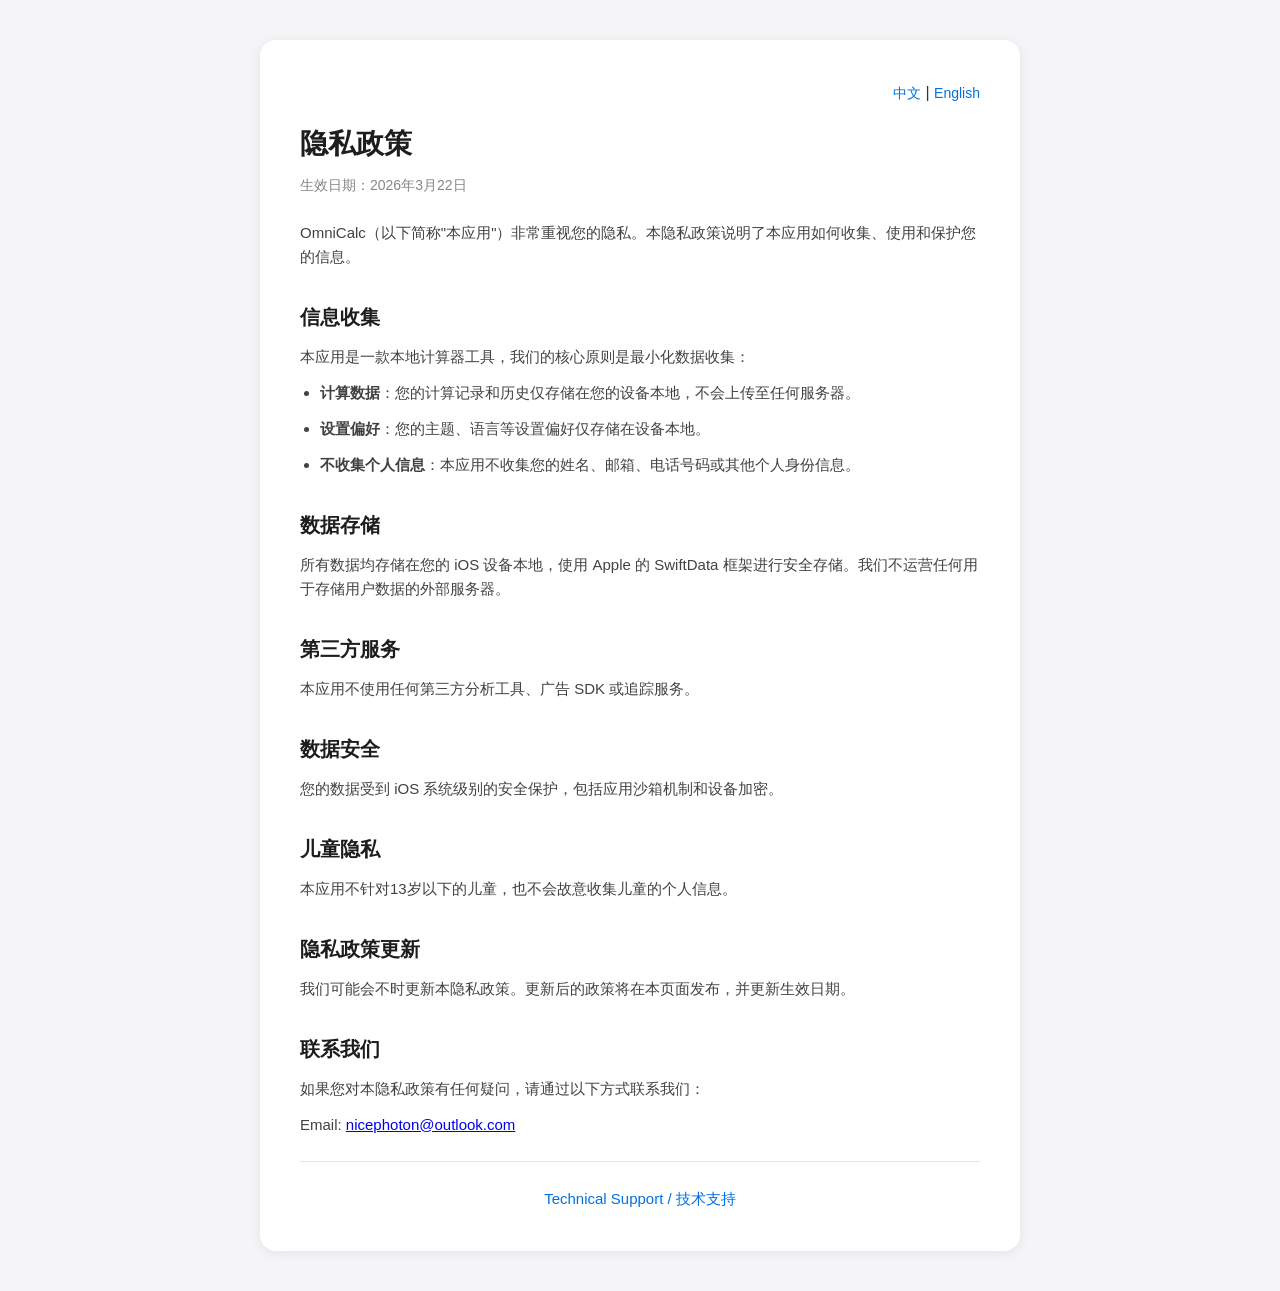
==== privacy.html @ 14e1e945 "init" ====
<!DOCTYPE html>
<html lang="zh-CN">
<head>
    <meta charset="UTF-8">
    <meta name="viewport" content="width=device-width, initial-scale=1.0">
    <title>OmniCalc - Privacy Policy / 隐私政策</title>
    <style>
        * { margin: 0; padding: 0; box-sizing: border-box; }
        body { font-family: -apple-system, BlinkMacSystemFont, "Segoe UI", Roboto, Helvetica, Arial, sans-serif; line-height: 1.6; color: #333; background: #f5f5f7; }
        .container { max-width: 800px; margin: 0 auto; padding: 40px 20px; }
        .card { background: #fff; border-radius: 16px; padding: 40px; box-shadow: 0 2px 12px rgba(0,0,0,0.08); }
        h1 { font-size: 28px; margin-bottom: 8px; color: #1d1d1f; }
        h2 { font-size: 20px; margin-top: 32px; margin-bottom: 12px; color: #1d1d1f; }
        p, li { font-size: 15px; color: #424245; margin-bottom: 12px; }
        ul { padding-left: 20px; }
        .date { font-size: 14px; color: #86868b; margin-bottom: 24px; }
        .lang-switch { text-align: right; margin-bottom: 16px; }
        .lang-switch a { font-size: 14px; color: #0071e3; text-decoration: none; }
        .section { display: none; }
        .section.active { display: block; }
        .nav { text-align: center; margin-top: 24px; }
        .nav a { color: #0071e3; text-decoration: none; font-size: 15px; }
        hr { border: none; border-top: 1px solid #e5e5e5; margin: 24px 0; }
    </style>
</head>
<body>
    <div class="container">
        <div class="card">
            <div class="lang-switch">
                <a href="#" onclick="switchLang('zh')">中文</a> | <a href="#" onclick="switchLang('en')">English</a>
            </div>

            <!-- Chinese Version -->
            <div id="zh" class="section active">
                <h1>隐私政策</h1>
                <p class="date">生效日期：2026年3月22日</p>

                <p>OmniCalc（以下简称"本应用"）非常重视您的隐私。本隐私政策说明了本应用如何收集、使用和保护您的信息。</p>

                <h2>信息收集</h2>
                <p>本应用是一款本地计算器工具，我们的核心原则是最小化数据收集：</p>
                <ul>
                    <li><strong>计算数据</strong>：您的计算记录和历史仅存储在您的设备本地，不会上传至任何服务器。</li>
                    <li><strong>设置偏好</strong>：您的主题、语言等设置偏好仅存储在设备本地。</li>
                    <li><strong>不收集个人信息</strong>：本应用不收集您的姓名、邮箱、电话号码或其他个人身份信息。</li>
                </ul>

                <h2>数据存储</h2>
                <p>所有数据均存储在您的 iOS 设备本地，使用 Apple 的 SwiftData 框架进行安全存储。我们不运营任何用于存储用户数据的外部服务器。</p>

                <h2>第三方服务</h2>
                <p>本应用不使用任何第三方分析工具、广告 SDK 或追踪服务。</p>

                <h2>数据安全</h2>
                <p>您的数据受到 iOS 系统级别的安全保护，包括应用沙箱机制和设备加密。</p>

                <h2>儿童隐私</h2>
                <p>本应用不针对13岁以下的儿童，也不会故意收集儿童的个人信息。</p>

                <h2>隐私政策更新</h2>
                <p>我们可能会不时更新本隐私政策。更新后的政策将在本页面发布，并更新生效日期。</p>

                <h2>联系我们</h2>
                <p>如果您对本隐私政策有任何疑问，请通过以下方式联系我们：</p>
                <p>Email: <a href="mailto:nicephoton@outlook.com">nicephoton@outlook.com</a></p>
            </div>

            <!-- English Version -->
            <div id="en" class="section">
                <h1>Privacy Policy</h1>
                <p class="date">Effective Date: March 22, 2026</p>

                <p>OmniCalc ("the App") values your privacy. This Privacy Policy explains how the App collects, uses, and protects your information.</p>

                <h2>Information Collection</h2>
                <p>The App is a local calculator tool. Our core principle is to minimize data collection:</p>
                <ul>
                    <li><strong>Calculation Data</strong>: Your calculations and history are stored locally on your device only and are never uploaded to any server.</li>
                    <li><strong>Preferences</strong>: Your theme, language, and other preferences are stored locally on your device.</li>
                    <li><strong>No Personal Information</strong>: The App does not collect your name, email, phone number, or any other personally identifiable information.</li>
                </ul>

                <h2>Data Storage</h2>
                <p>All data is stored locally on your iOS device using Apple's SwiftData framework. We do not operate any external servers for storing user data.</p>

                <h2>Third-Party Services</h2>
                <p>The App does not use any third-party analytics tools, advertising SDKs, or tracking services.</p>

                <h2>Data Security</h2>
                <p>Your data is protected by iOS system-level security, including app sandboxing and device encryption.</p>

                <h2>Children's Privacy</h2>
                <p>The App is not directed at children under 13 and does not knowingly collect personal information from children.</p>

                <h2>Changes to This Policy</h2>
                <p>We may update this Privacy Policy from time to time. Updated policies will be posted on this page with a revised effective date.</p>

                <h2>Contact Us</h2>
                <p>If you have any questions about this Privacy Policy, please contact us at:</p>
                <p>Email: <a href="mailto:nicephoton@outlook.com">nicephoton@outlook.com</a></p>
            </div>

            <hr>
            <div class="nav">
                <a href="support.html">Technical Support / 技术支持</a>
            </div>
        </div>
    </div>

    <script>
        function switchLang(lang) {
            document.querySelectorAll('.section').forEach(s => s.classList.remove('active'));
            document.getElementById(lang).classList.add('active');
        }
    </script>
</body>
</html>
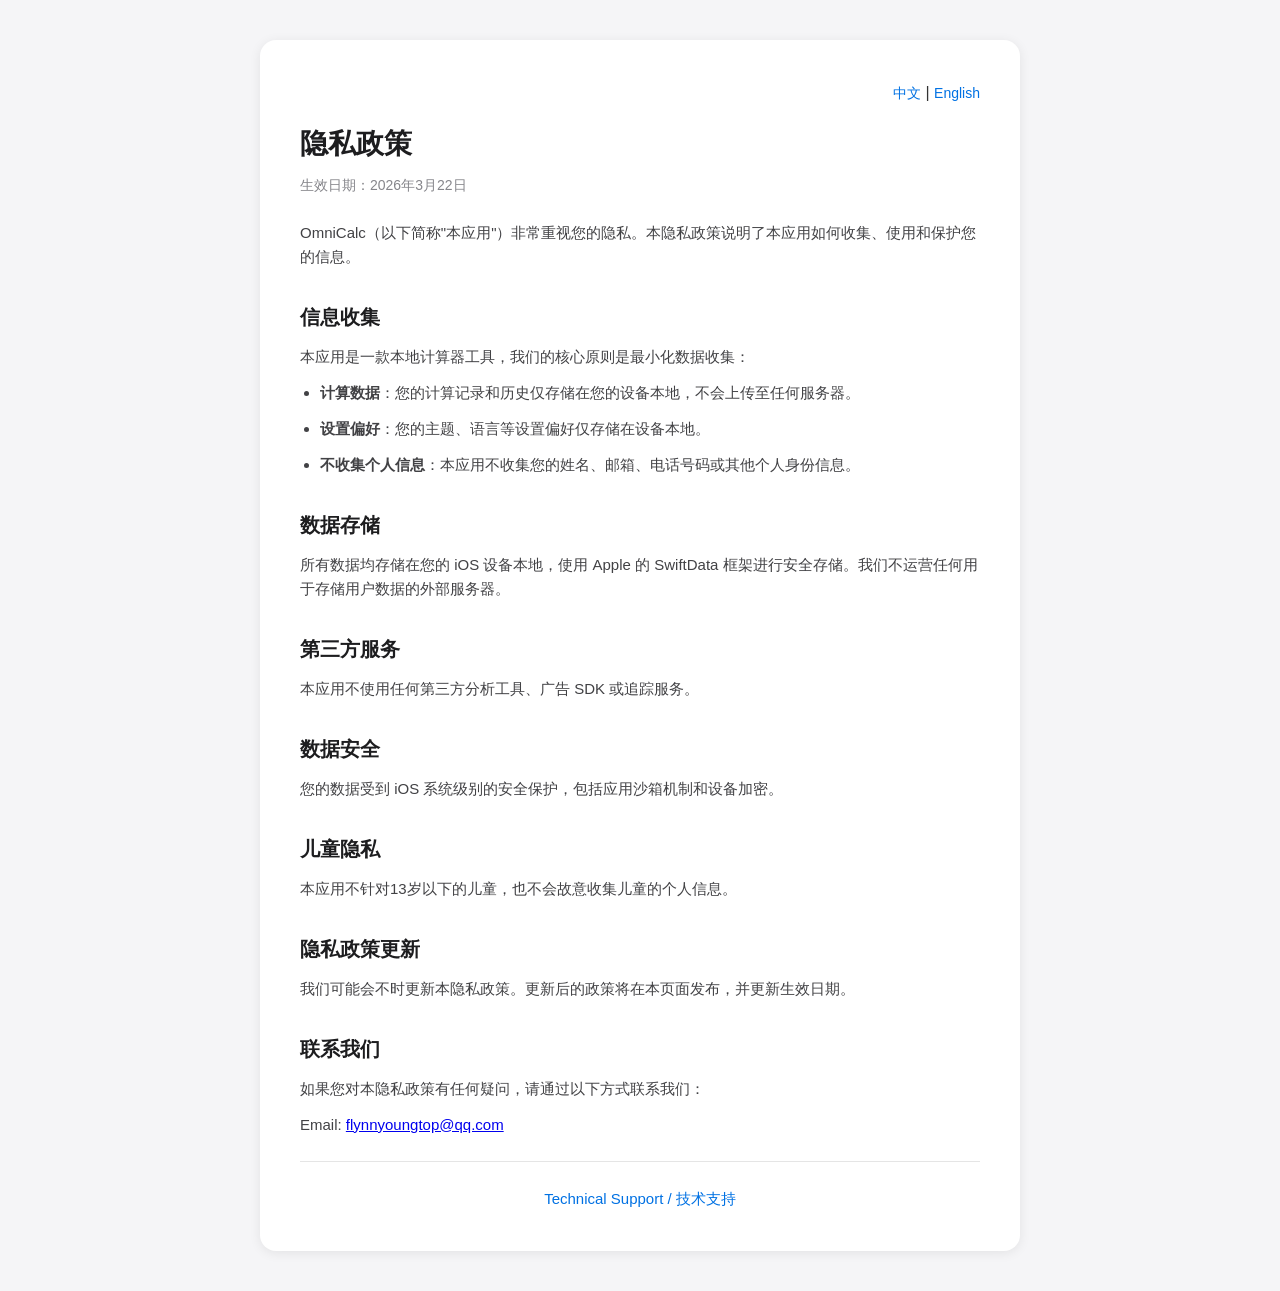
==== commit 0a52b86b: "Update contact email to flynnyoungtop@qq.com Co-Authored-By: Claude Opus 4.6 (1M context) <noreply@a" ====
--- a/privacy.html
+++ b/privacy.html
@@ -62,7 +62,7 @@
 
                 <h2>联系我们</h2>
                 <p>如果您对本隐私政策有任何疑问，请通过以下方式联系我们：</p>
-                <p>Email: <a href="mailto:nicephoton@outlook.com">nicephoton@outlook.com</a></p>
+                <p>Email: <a href="mailto:flynnyoungtop@qq.com">flynnyoungtop@qq.com</a></p>
             </div>
 
             <!-- English Version -->
@@ -97,7 +97,7 @@
 
                 <h2>Contact Us</h2>
                 <p>If you have any questions about this Privacy Policy, please contact us at:</p>
-                <p>Email: <a href="mailto:nicephoton@outlook.com">nicephoton@outlook.com</a></p>
+                <p>Email: <a href="mailto:flynnyoungtop@qq.com">flynnyoungtop@qq.com</a></p>
             </div>
 
             <hr>
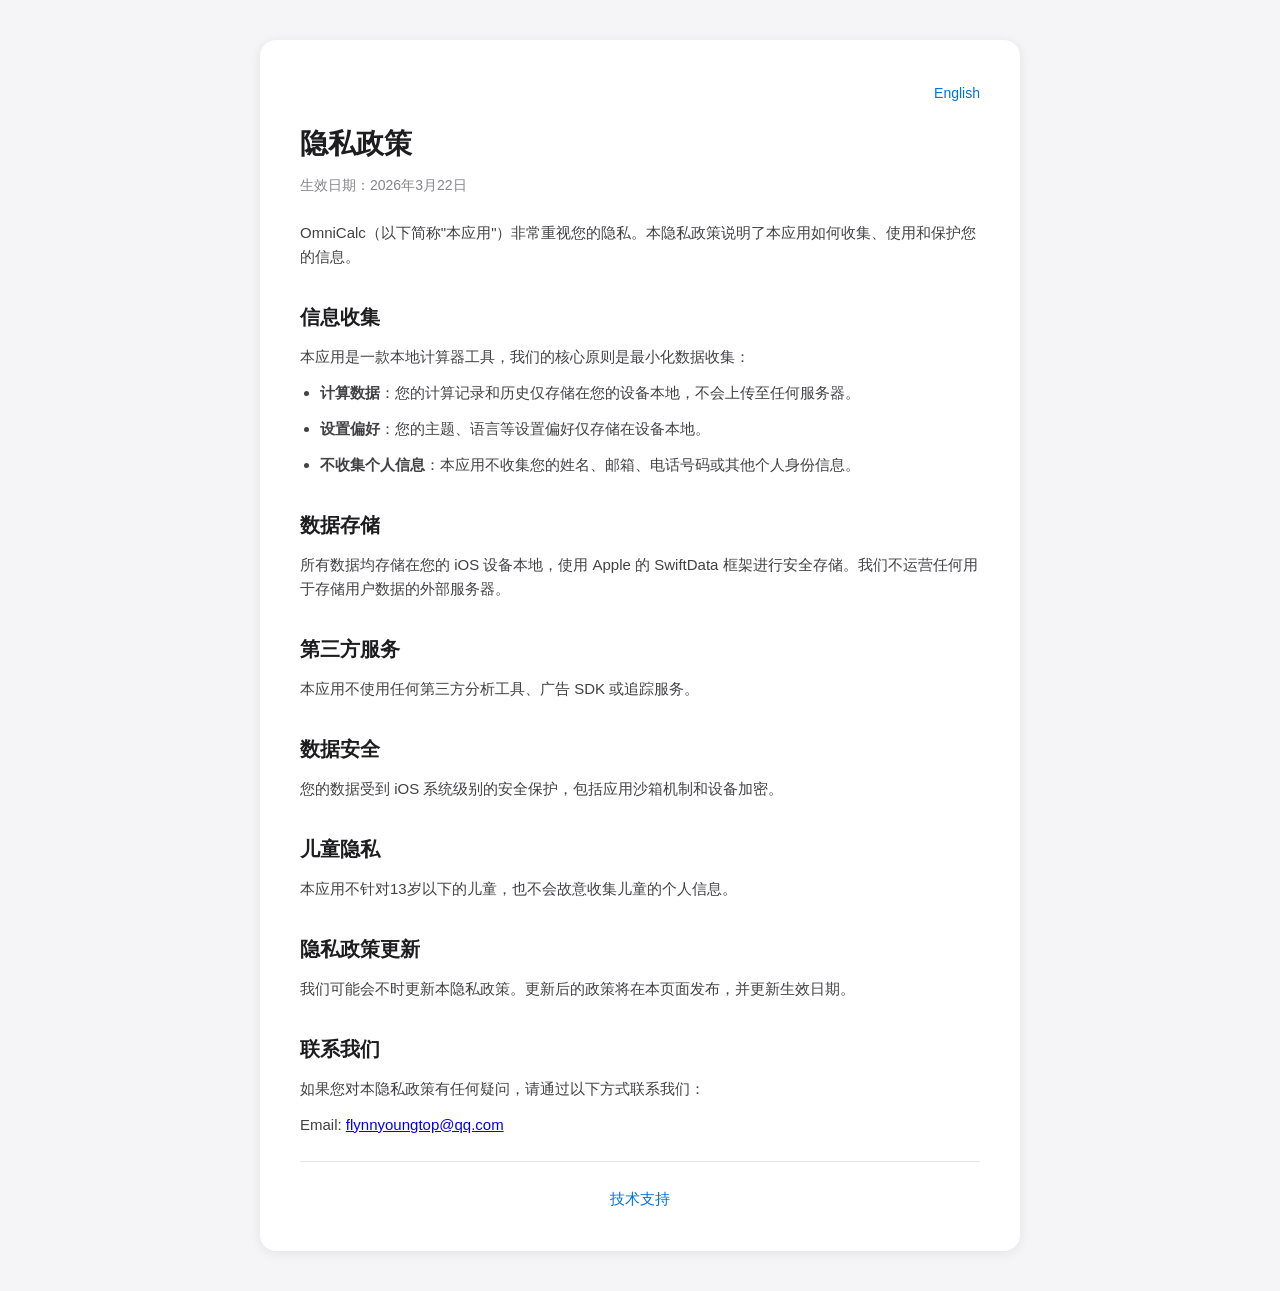
==== commit 5c3d6e69: "Split pages into /zh/ and /en/ subdirectories for separate language URLs Co-Authored-By: Claude Opus" ====
--- a/privacy.html
+++ b/privacy.html
@@ -1,117 +1,10 @@
 <!DOCTYPE html>
-<html lang="zh-CN">
+<html>
 <head>
     <meta charset="UTF-8">
-    <meta name="viewport" content="width=device-width, initial-scale=1.0">
-    <title>OmniCalc - Privacy Policy / 隐私政策</title>
-    <style>
-        * { margin: 0; padding: 0; box-sizing: border-box; }
-        body { font-family: -apple-system, BlinkMacSystemFont, "Segoe UI", Roboto, Helvetica, Arial, sans-serif; line-height: 1.6; color: #333; background: #f5f5f7; }
-        .container { max-width: 800px; margin: 0 auto; padding: 40px 20px; }
-        .card { background: #fff; border-radius: 16px; padding: 40px; box-shadow: 0 2px 12px rgba(0,0,0,0.08); }
-        h1 { font-size: 28px; margin-bottom: 8px; color: #1d1d1f; }
-        h2 { font-size: 20px; margin-top: 32px; margin-bottom: 12px; color: #1d1d1f; }
-        p, li { font-size: 15px; color: #424245; margin-bottom: 12px; }
-        ul { padding-left: 20px; }
-        .date { font-size: 14px; color: #86868b; margin-bottom: 24px; }
-        .lang-switch { text-align: right; margin-bottom: 16px; }
-        .lang-switch a { font-size: 14px; color: #0071e3; text-decoration: none; }
-        .section { display: none; }
-        .section.active { display: block; }
-        .nav { text-align: center; margin-top: 24px; }
-        .nav a { color: #0071e3; text-decoration: none; font-size: 15px; }
-        hr { border: none; border-top: 1px solid #e5e5e5; margin: 24px 0; }
-    </style>
+    <meta http-equiv="refresh" content="0; url=zh/privacy.html">
 </head>
 <body>
-    <div class="container">
-        <div class="card">
-            <div class="lang-switch">
-                <a href="#" onclick="switchLang('zh')">中文</a> | <a href="#" onclick="switchLang('en')">English</a>
-            </div>
-
-            <!-- Chinese Version -->
-            <div id="zh" class="section active">
-                <h1>隐私政策</h1>
-                <p class="date">生效日期：2026年3月22日</p>
-
-                <p>OmniCalc（以下简称"本应用"）非常重视您的隐私。本隐私政策说明了本应用如何收集、使用和保护您的信息。</p>
-
-                <h2>信息收集</h2>
-                <p>本应用是一款本地计算器工具，我们的核心原则是最小化数据收集：</p>
-                <ul>
-                    <li><strong>计算数据</strong>：您的计算记录和历史仅存储在您的设备本地，不会上传至任何服务器。</li>
-                    <li><strong>设置偏好</strong>：您的主题、语言等设置偏好仅存储在设备本地。</li>
-                    <li><strong>不收集个人信息</strong>：本应用不收集您的姓名、邮箱、电话号码或其他个人身份信息。</li>
-                </ul>
-
-                <h2>数据存储</h2>
-                <p>所有数据均存储在您的 iOS 设备本地，使用 Apple 的 SwiftData 框架进行安全存储。我们不运营任何用于存储用户数据的外部服务器。</p>
-
-                <h2>第三方服务</h2>
-                <p>本应用不使用任何第三方分析工具、广告 SDK 或追踪服务。</p>
-
-                <h2>数据安全</h2>
-                <p>您的数据受到 iOS 系统级别的安全保护，包括应用沙箱机制和设备加密。</p>
-
-                <h2>儿童隐私</h2>
-                <p>本应用不针对13岁以下的儿童，也不会故意收集儿童的个人信息。</p>
-
-                <h2>隐私政策更新</h2>
-                <p>我们可能会不时更新本隐私政策。更新后的政策将在本页面发布，并更新生效日期。</p>
-
-                <h2>联系我们</h2>
-                <p>如果您对本隐私政策有任何疑问，请通过以下方式联系我们：</p>
-                <p>Email: <a href="mailto:flynnyoungtop@qq.com">flynnyoungtop@qq.com</a></p>
-            </div>
-
-            <!-- English Version -->
-            <div id="en" class="section">
-                <h1>Privacy Policy</h1>
-                <p class="date">Effective Date: March 22, 2026</p>
-
-                <p>OmniCalc ("the App") values your privacy. This Privacy Policy explains how the App collects, uses, and protects your information.</p>
-
-                <h2>Information Collection</h2>
-                <p>The App is a local calculator tool. Our core principle is to minimize data collection:</p>
-                <ul>
-                    <li><strong>Calculation Data</strong>: Your calculations and history are stored locally on your device only and are never uploaded to any server.</li>
-                    <li><strong>Preferences</strong>: Your theme, language, and other preferences are stored locally on your device.</li>
-                    <li><strong>No Personal Information</strong>: The App does not collect your name, email, phone number, or any other personally identifiable information.</li>
-                </ul>
-
-                <h2>Data Storage</h2>
-                <p>All data is stored locally on your iOS device using Apple's SwiftData framework. We do not operate any external servers for storing user data.</p>
-
-                <h2>Third-Party Services</h2>
-                <p>The App does not use any third-party analytics tools, advertising SDKs, or tracking services.</p>
-
-                <h2>Data Security</h2>
-                <p>Your data is protected by iOS system-level security, including app sandboxing and device encryption.</p>
-
-                <h2>Children's Privacy</h2>
-                <p>The App is not directed at children under 13 and does not knowingly collect personal information from children.</p>
-
-                <h2>Changes to This Policy</h2>
-                <p>We may update this Privacy Policy from time to time. Updated policies will be posted on this page with a revised effective date.</p>
-
-                <h2>Contact Us</h2>
-                <p>If you have any questions about this Privacy Policy, please contact us at:</p>
-                <p>Email: <a href="mailto:flynnyoungtop@qq.com">flynnyoungtop@qq.com</a></p>
-            </div>
-
-            <hr>
-            <div class="nav">
-                <a href="support.html">Technical Support / 技术支持</a>
-            </div>
-        </div>
-    </div>
-
-    <script>
-        function switchLang(lang) {
-            document.querySelectorAll('.section').forEach(s => s.classList.remove('active'));
-            document.getElementById(lang).classList.add('active');
-        }
-    </script>
+    <p>Redirecting to <a href="zh/privacy.html">隐私政策</a>...</p>
 </body>
 </html>
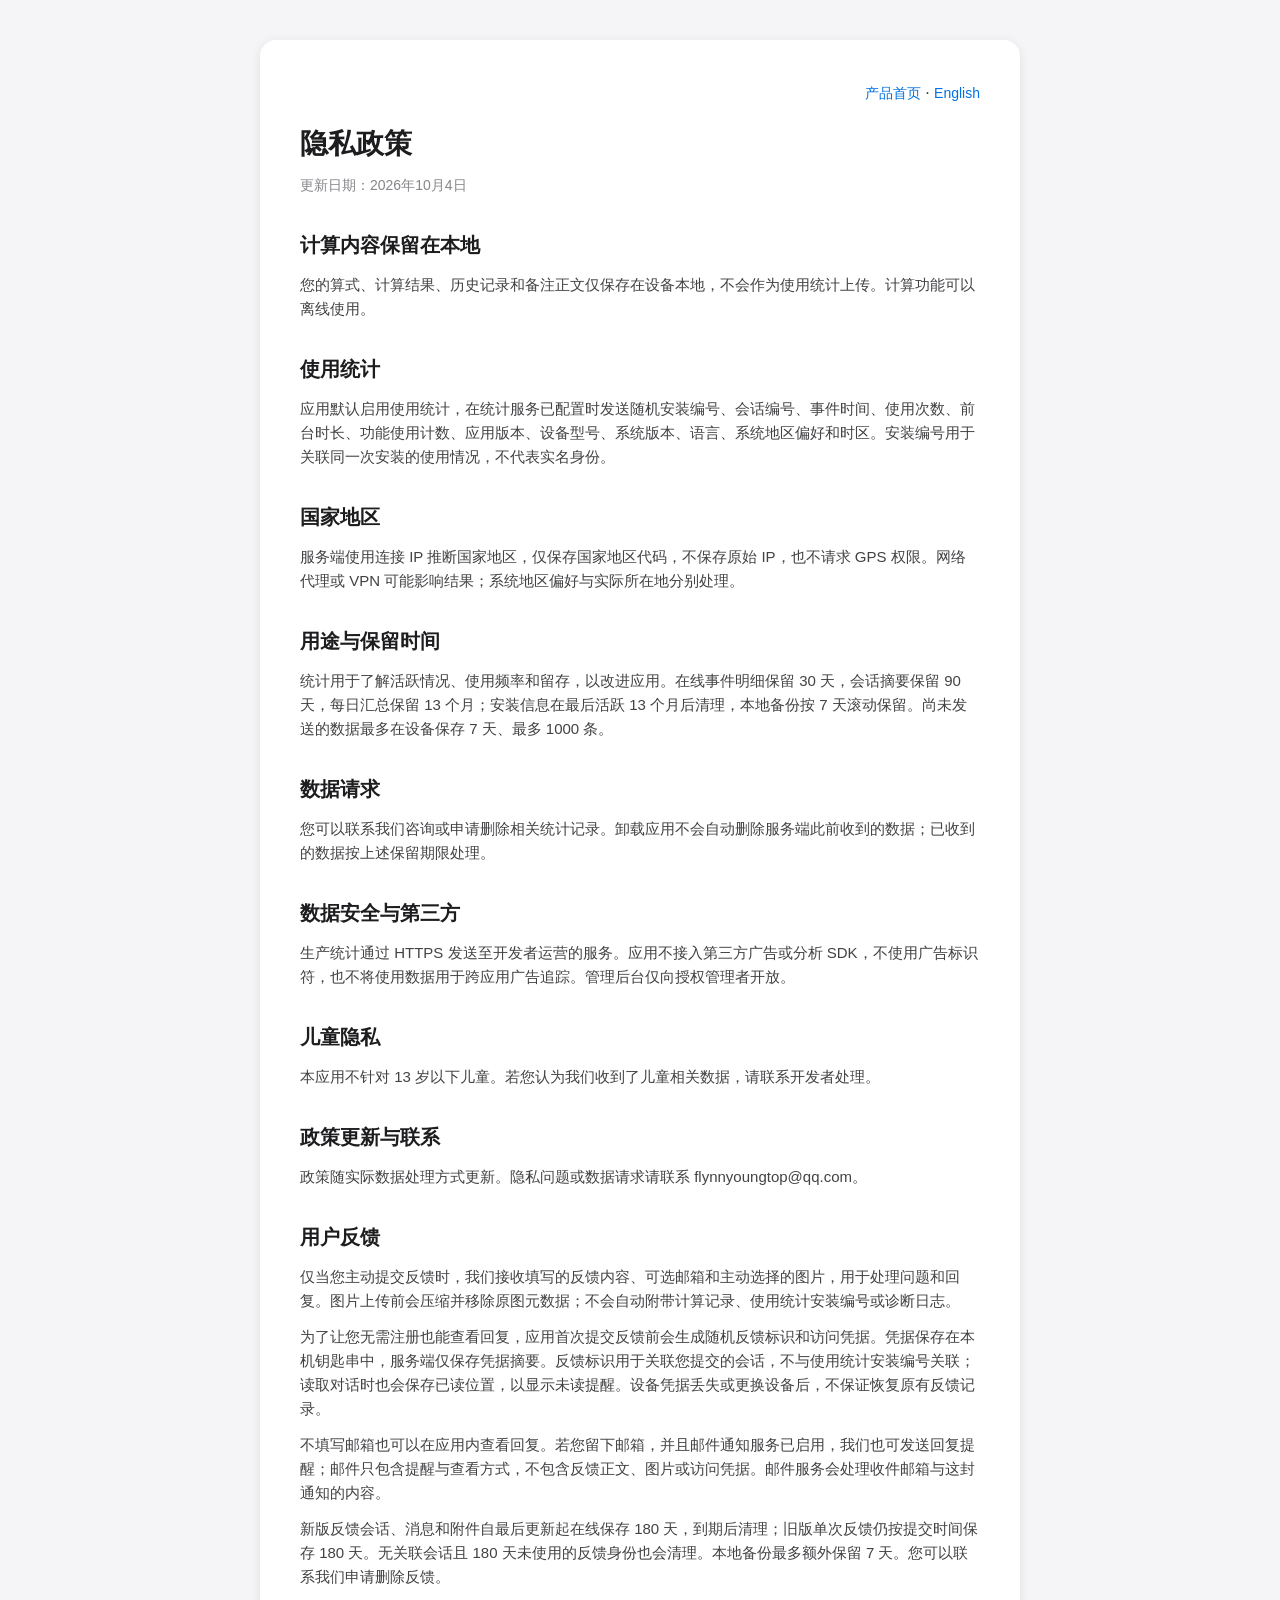
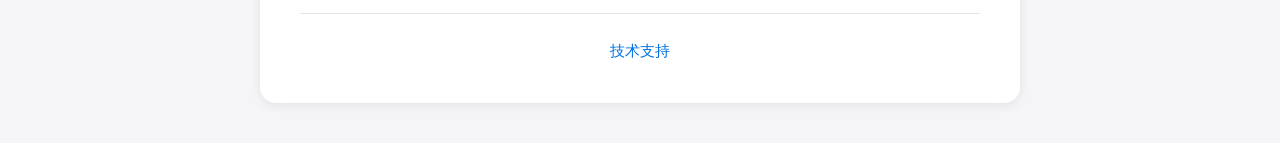
==== commit 9c2c14f2: "Add bilingual product pages and search metadata" ====
--- a/privacy.html
+++ b/privacy.html
@@ -1,6 +1,8 @@
 <!DOCTYPE html>
 <html>
 <head>
+    <title>隐私政策 — 欧米计算器</title>
+    <link rel="canonical" href="https://flynnyoungtop.github.io/calculator-pages/zh/privacy.html">
     <meta charset="UTF-8">
     <meta http-equiv="refresh" content="0; url=zh/privacy.html">
 </head>
